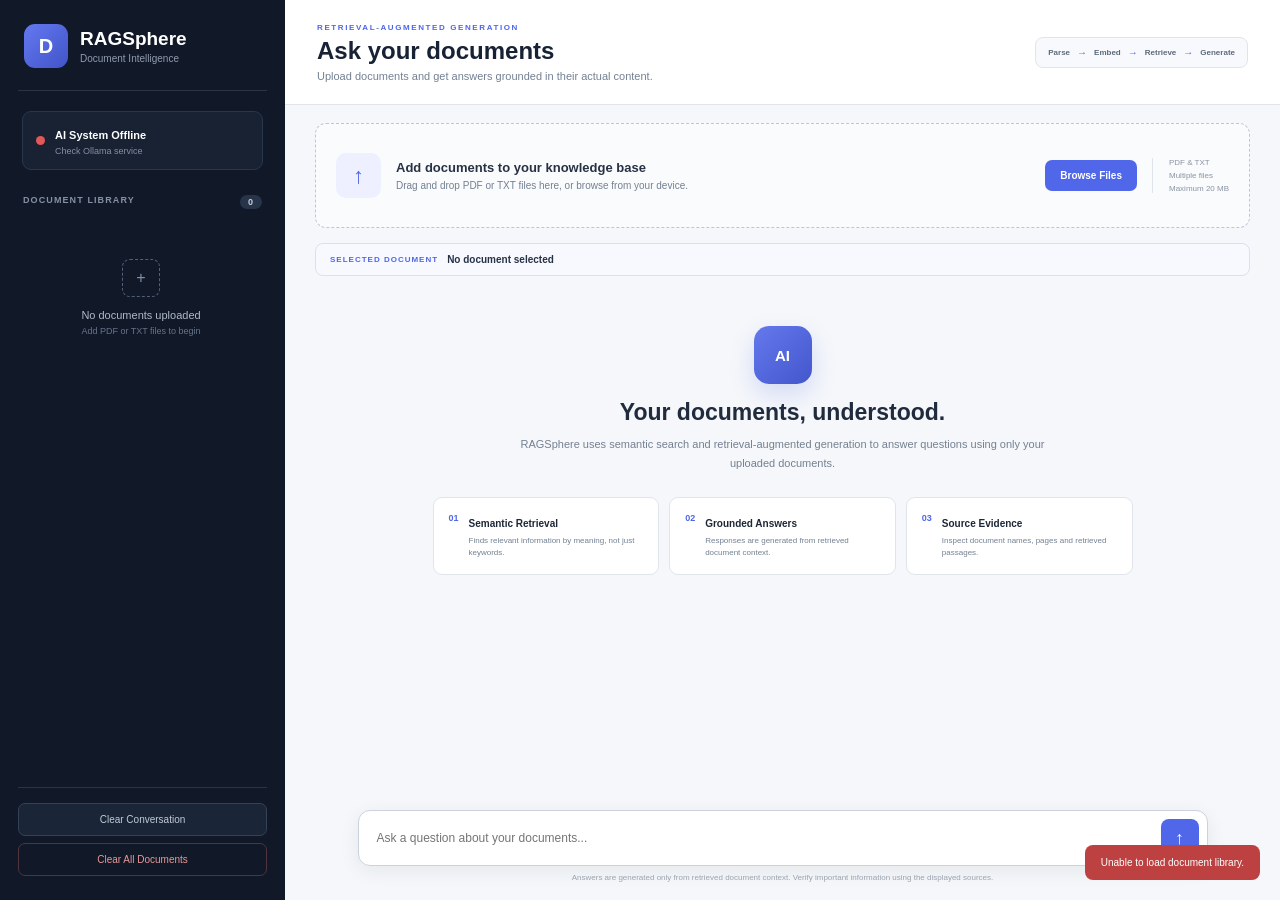
==== frontend/index.html @ 4211193f "changed static to frontend" ====
<!DOCTYPE html>
<html lang="en">

<head>
    <meta charset="UTF-8">

    <meta
        name="viewport"
        content="width=device-width, initial-scale=1.0"
    >

    <meta
        name="description"
        content="AI-powered document question answering system using RAG"
    >

    <title>RAGSphere </title>

    <link
        rel="stylesheet"
        href="/static/style.css"
    >
</head>

<body>

    <div class="app">

        <!-- SIDEBAR -->

        <aside class="sidebar">

            <div class="brand">

                <div class="brand-icon">
                    D
                </div>

                <div>
                    <h1>RAGSphere</h1>
                    <p>Document Intelligence</p>
                </div>

            </div>


            <div class="system-status">

                <span
                    id="statusDot"
                    class="status-dot"
                ></span>

                <div>
                    <strong id="systemStatus">
                        Checking AI...
                    </strong>

                    <p id="modelName">
                        Connecting to Ollama
                    </p>
                </div>

            </div>


            <div class="sidebar-section">

                <div class="section-title">

                    <span>
                        DOCUMENT LIBRARY
                    </span>

                    <span id="documentCount">
                        0
                    </span>

                </div>


                <div
                    id="documentList"
                    class="document-list"
                >

                    <div
                        id="emptyDocuments"
                        class="empty-documents"
                    >

                        <div class="empty-icon">
                            +
                        </div>

                        <p>
                            No documents uploaded
                        </p>

                        <span>
                            Add PDF or TXT files to begin
                        </span>

                    </div>

                </div>

            </div>


            <div class="sidebar-bottom">

                <button
                    class="secondary-button"
                    onclick="clearChat()"
                >
                    Clear Conversation
                </button>

                <button
                    class="danger-button"
                    onclick="clearDocuments()"
                >
                    Clear All Documents
                </button>

            </div>

        </aside>


        <!-- MAIN -->

        <main class="main">

            <header class="topbar">

                <div>

                    <p class="eyebrow">
                        RETRIEVAL-AUGMENTED GENERATION
                    </p>

                    <h2>
                        Ask your documents
                    </h2>

                    <p>
                        Upload documents and get answers grounded
                        in their actual content.
                    </p>

                </div>


                <div class="pipeline-badge">

                    <span>Parse</span>
                    <b>→</b>
                    <span>Embed</span>
                    <b>→</b>
                    <span>Retrieve</span>
                    <b>→</b>
                    <span>Generate</span>

                </div>

            </header>


            <!-- UPLOAD -->

            <section class="upload-section">

                <div
                    id="dropZone"
                    class="drop-zone"
                >

                    <input
                        type="file"
                        id="fileInput"
                        accept=".pdf,.txt"
                        multiple
                        hidden
                    >


                    <div class="upload-icon">
                        ↑
                    </div>


                    <div>

                        <h3>
                            Add documents to your knowledge base
                        </h3>

                        <p>
                            Drag and drop PDF or TXT files here,
                            or browse from your device.
                        </p>

                    </div>


                    <button
                        class="browse-button"
                        onclick="openFilePicker(event)"
                    >
                        Browse Files
                    </button>


                    <div class="upload-meta">

                        <span>PDF & TXT</span>

                        <span>Multiple files</span>

                        <span>Maximum 20 MB</span>

                    </div>

                </div>


                <div
                    id="processingPanel"
                    class="processing-panel hidden"
                >

                    <div class="loader"></div>

                    <div>

                        <strong id="processingTitle">
                            Processing documents
                        </strong>

                        <p id="processingText">
                            Parsing, chunking and generating embeddings...
                        </p>

                    </div>

                </div>

            </section>


            <!-- CHAT -->

            <section class="chat-section">

                <!-- SELECTED DOCUMENT -->
                <div
                    id="selectedDocumentBar"
                    class="selected-document-bar"
                >

                <div class="selected-document-info">

                <span class="selected-document-label">
                    SELECTED DOCUMENT
                </span>

                <strong id="selectedDocumentName">
                    No document selected
                </strong>

            </div>

        </div>


    <div
        id="chatMessages"
        class="chat-messages"
    >

                    <div
                        id="welcomeMessage"
                        class="welcome"
                    >

                        <div class="welcome-icon">
                            AI
                        </div>

                        <h2>
                            Your documents, understood.
                        </h2>

                        <p>
                            RAGSphere uses semantic search and
                            retrieval-augmented generation to answer
                            questions using only your uploaded documents.
                        </p>


                        <div class="feature-grid">

                            <div class="feature-card">

                                <span>01</span>

                                <div>
                                    <strong>
                                        Semantic Retrieval
                                    </strong>

                                    <p>
                                        Finds relevant information by meaning,
                                        not just keywords.
                                    </p>
                                </div>

                            </div>


                            <div class="feature-card">

                                <span>02</span>

                                <div>
                                    <strong>
                                        Grounded Answers
                                    </strong>

                                    <p>
                                        Responses are generated from retrieved
                                        document context.
                                    </p>
                                </div>

                            </div>


                            <div class="feature-card">

                                <span>03</span>

                                <div>
                                    <strong>
                                        Source Evidence
                                    </strong>

                                    <p>
                                        Inspect document names, pages and
                                        retrieved passages.
                                    </p>
                                </div>

                            </div>

                        </div>

                    </div>

                </div>


                <div class="input-area">

                    <div class="question-box">

                        <textarea
                            id="questionInput"
                            rows="1"
                            placeholder="Ask a question about your documents..."
                            onkeydown="handleQuestionKey(event)"
                            oninput="resizeTextarea(this)"
                        ></textarea>


                        <button
                            id="sendButton"
                            class="send-button"
                            onclick="askQuestion()"
                            title="Send question"
                        >
                            ↑
                        </button>

                    </div>


                    <p class="input-hint">

                        Answers are generated only from retrieved
                        document context. Verify important information
                        using the displayed sources.

                    </p>

                </div>

            </section>

        </main>

    </div>


    <!-- TOAST -->

    <div
        id="toast"
        class="toast"
    ></div>


    <!-- CONFIRM MODAL -->

    <div
        id="confirmModal"
        class="modal hidden"
    >

        <div class="modal-card">

            <h3 id="modalTitle">
                Confirm action
            </h3>

            <p id="modalText">
                Are you sure?
            </p>

            <div class="modal-actions">

                <button
                    class="modal-cancel"
                    onclick="closeModal()"
                >
                    Cancel
                </button>

                <button
                    id="modalConfirm"
                    class="modal-confirm"
                >
                    Confirm
                </button>

            </div>

        </div>

    </div>


    <script src="/static/script.js"></script>

</body>

</html>
---- static/style.css ----
* {
    margin: 0;
    padding: 0;
    box-sizing: border-box;
}


:root {
    --sidebar: #111827;
    --sidebar-light: #1f2937;
    --background: #f5f7fa;
    --surface: #ffffff;
    --text: #1d2736;
    --muted: #738092;
    --border: #e0e5ec;
    --primary: #4f67e8;
    --primary-dark: #3f53c7;
    --primary-soft: #eef0ff;
    --success: #27ae70;
    --danger: #d84c4c;
}


body {
    font-family:
        Inter,
        Arial,
        sans-serif;

    background-color: var(--background);
    color: var(--text);
    overflow: hidden;
}


button,
textarea,
input {
    font: inherit;
}


button {
    cursor: pointer;
}


.app {
    width: 100%;
    height: 100vh;
    display: flex;
}


/* SIDEBAR */


.sidebar {
    width: 285px;
    height: 100vh;
    flex-shrink: 0;

    background-color: var(--sidebar);
    color: white;

    display: flex;
    flex-direction: column;

    padding: 24px 18px;
}


.brand {
    display: flex;
    align-items: center;
    gap: 12px;

    padding: 0 6px 22px;
    border-bottom: 1px solid #293445;
}


.brand-icon {
    width: 44px;
    height: 44px;

    background:
        linear-gradient(
            135deg,
            #6478f0,
            #4154c9
        );

    border-radius: 11px;

    display: flex;
    justify-content: center;
    align-items: center;

    font-size: 20px;
    font-weight: bold;
}


.brand h1 {
    font-size: 19px;
}


.brand p {
    color: #8f9caf;
    font-size: 10px;
    margin-top: 3px;
}


.system-status {
    margin: 20px 4px;

    padding: 13px;

    background-color: #182233;
    border: 1px solid #29374c;

    border-radius: 9px;

    display: flex;
    align-items: center;
    gap: 10px;
}


.status-dot {
    width: 9px;
    height: 9px;

    border-radius: 50%;
    background-color: #e6a23c;

    flex-shrink: 0;
}


.status-dot.online {
    background-color: #37d083;

    box-shadow:
        0 0 0 4px
        rgba(55, 208, 131, 0.1);
}


.status-dot.offline {
    background-color: #e25757;
}


.system-status strong {
    font-size: 11px;
}


.system-status p {
    color: #8290a5;
    font-size: 9px;
    margin-top: 3px;
}


.sidebar-section {
    flex: 1;
    min-height: 0;

    display: flex;
    flex-direction: column;
}


.section-title {
    padding: 5px 5px 12px;

    color: #8491a5;

    font-size: 9px;
    font-weight: bold;
    letter-spacing: 1.1px;

    display: flex;
    justify-content: space-between;
}


.section-title span:last-child {
    background-color: #283449;
    color: #c6cfdb;

    min-width: 22px;
    padding: 2px 6px;

    border-radius: 10px;

    text-align: center;
}


.document-list {
    overflow-y: auto;
    padding-right: 3px;
}


.document-list::-webkit-scrollbar {
    width: 4px;
}


.document-list::-webkit-scrollbar-thumb {
    background-color: #354259;
    border-radius: 5px;
}


.empty-documents {
    text-align: center;
    padding: 38px 10px;
}


.empty-icon {
    width: 38px;
    height: 38px;

    margin: 0 auto 12px;

    border: 1px dashed #526078;
    border-radius: 8px;

    color: #8190a8;

    display: flex;
    justify-content: center;
    align-items: center;
}


.empty-documents p {
    color: #b0bac9;
    font-size: 11px;
}


.empty-documents span {
    display: block;

    color: #66748a;
    font-size: 9px;

    margin-top: 5px;
}


.document-card {
    padding: 12px;

    margin-bottom: 7px;

    background-color: #192436;
    border: 1px solid #29374b;

    border-radius: 8px;

    display: flex;
    align-items: flex-start;
    gap: 9px;
}


.file-type {
    width: 31px;
    height: 31px;

    flex-shrink: 0;

    background-color: #2a3850;
    color: #9cacff;

    border-radius: 6px;

    display: flex;
    justify-content: center;
    align-items: center;

    font-size: 8px;
    font-weight: bold;
}


.document-details {
    flex: 1;
    min-width: 0;
}


.document-details strong {
    display: block;

    font-size: 10px;

    white-space: nowrap;
    overflow: hidden;
    text-overflow: ellipsis;
}


.document-details p {
    color: #748299;
    font-size: 8px;

    margin-top: 5px;
}


.remove-document {
    border: none;
    background: transparent;

    color: #77859a;

    font-size: 15px;
    line-height: 1;

    padding: 2px;
}


.remove-document:hover {
    color: #ef7777;
}


.sidebar-bottom {
    border-top: 1px solid #293445;

    padding-top: 15px;

    display: flex;
    flex-direction: column;
    gap: 7px;
}


.secondary-button,
.danger-button {
    width: 100%;

    border: 1px solid #344157;
    border-radius: 7px;

    padding: 10px;

    font-size: 10px;
}


.secondary-button {
    color: #c2cad7;
    background-color: #1a2537;
}


.danger-button {
    color: #e99797;
    background-color: transparent;
    border-color: #52343d;
}


/* MAIN */


.main {
    flex: 1;
    height: 100vh;

    display: flex;
    flex-direction: column;

    min-width: 0;
}


.topbar {
    min-height: 105px;

    background-color: var(--surface);
    border-bottom: 1px solid var(--border);

    padding: 21px 32px;

    display: flex;
    justify-content: space-between;
    align-items: center;
}


.eyebrow {
    color: var(--primary);

    font-size: 8px;
    font-weight: bold;
    letter-spacing: 1.6px;
}


.topbar h2 {
    color: #182235;

    font-size: 24px;

    margin: 5px 0;
}


.topbar > div:first-child > p:last-child {
    color: var(--muted);
    font-size: 11px;
}


.pipeline-badge {
    display: flex;
    align-items: center;
    gap: 7px;

    padding: 9px 12px;

    background-color: #f8f9fc;
    border: 1px solid var(--border);

    border-radius: 8px;
}


.pipeline-badge span {
    font-size: 8px;
    font-weight: bold;

    color: #5e6979;
}


.pipeline-badge b {
    color: var(--primary);
    font-size: 10px;
}


/* UPLOAD */


.upload-section {
    padding: 18px 30px 0;
}


.drop-zone {
    min-height: 105px;

    border: 1.5px dashed #bdc6d6;
    border-radius: 11px;

    background-color: #fafbfc;

    padding: 17px 20px;

    display: flex;
    align-items: center;
    gap: 15px;

    transition: 0.2s;
}


.drop-zone.dragging {
    border-color: var(--primary);
    background-color: var(--primary-soft);
}


.upload-icon {
    width: 45px;
    height: 45px;

    flex-shrink: 0;

    background-color: var(--primary-soft);
    color: var(--primary);

    border-radius: 10px;

    display: flex;
    justify-content: center;
    align-items: center;

    font-size: 22px;
}


.drop-zone > div:nth-child(3) {
    flex: 1;
}


.drop-zone h3 {
    color: #273244;
    font-size: 13px;
}


.drop-zone p {
    color: var(--muted);
    font-size: 10px;

    margin-top: 5px;
}


.browse-button {
    border: none;
    border-radius: 7px;

    background-color: var(--primary);
    color: white;

    padding: 10px 15px;

    font-size: 10px;
    font-weight: bold;
}


.browse-button:hover {
    background-color: var(--primary-dark);
}


.upload-meta {
    display: flex;
    flex-direction: column;
    gap: 4px;

    border-left: 1px solid var(--border);
    padding-left: 16px;
}


.upload-meta span {
    color: #8a94a3;
    font-size: 8px;
}


.processing-panel {
    margin-top: 10px;

    padding: 13px 17px;

    background-color: #f0f2ff;
    border: 1px solid #d9defd;

    border-radius: 8px;

    display: flex;
    align-items: center;
    gap: 12px;
}


.processing-panel strong {
    color: #3d4fba;
    font-size: 10px;
}


.processing-panel p {
    color: #7d86b3;
    font-size: 9px;

    margin-top: 3px;
}


.loader {
    width: 21px;
    height: 21px;

    border: 3px solid #cfd5fb;
    border-top-color: var(--primary);

    border-radius: 50%;

    animation: spin 0.8s linear infinite;
}


@keyframes spin {

    to {
        transform: rotate(360deg);
    }
}


/* CHAT */


.chat-section {
    flex: 1;
    min-height: 0;

    margin-top: 15px;

    display: flex;
    flex-direction: column;
}


.chat-messages {
    flex: 1;
    overflow-y: auto;

    padding: 15px 30px 25px;

    scroll-behavior: smooth;
}


.welcome {
    max-width: 700px;

    margin: 35px auto;

    text-align: center;
}


.welcome-icon {
    width: 58px;
    height: 58px;

    margin: 0 auto 15px;

    background:
        linear-gradient(
            135deg,
            #6579ed,
            #4356cc
        );

    color: white;

    border-radius: 15px;

    display: flex;
    justify-content: center;
    align-items: center;

    font-size: 15px;
    font-weight: bold;

    box-shadow:
        0 10px 25px
        rgba(79, 103, 232, 0.2);
}


.welcome h2 {
    color: #202b3d;
    font-size: 23px;
}


.welcome > p {
    max-width: 570px;

    margin: 9px auto 25px;

    color: var(--muted);
    font-size: 11px;
    line-height: 1.7;
}


.feature-grid {
    display: grid;
    grid-template-columns: repeat(3, 1fr);

    gap: 10px;

    text-align: left;
}


.feature-card {
    padding: 15px;

    background-color: white;
    border: 1px solid var(--border);

    border-radius: 9px;

    display: flex;
    gap: 10px;
}


.feature-card > span {
    color: var(--primary);

    font-size: 9px;
    font-weight: bold;
}


.feature-card strong {
    font-size: 10px;
}


.feature-card p {
    color: var(--muted);

    font-size: 8px;
    line-height: 1.5;

    margin-top: 4px;
}


/* MESSAGES */


.message {
    max-width: 850px;

    margin: 0 auto 22px;
}


.user-message {
    display: flex;
    justify-content: flex-end;
}


.user-bubble {
    max-width: 70%;

    padding: 12px 15px;

    background-color: var(--primary);
    color: white;

    border-radius: 13px 13px 3px 13px;

    font-size: 12px;
    line-height: 1.6;
}


.assistant-message {
    display: flex;
    gap: 11px;
    align-items: flex-start;
}


.ai-avatar {
    width: 32px;
    height: 32px;

    flex-shrink: 0;

    background-color: var(--sidebar);
    color: white;

    border-radius: 8px;

    display: flex;
    justify-content: center;
    align-items: center;

    font-size: 8px;
    font-weight: bold;
}


.answer-content {
    flex: 1;
    min-width: 0;
}


.answer-box {
    background-color: white;
    border: 1px solid var(--border);

    border-radius: 4px 12px 12px 12px;

    padding: 16px;

    font-size: 12px;
    line-height: 1.75;

    white-space: pre-wrap;
}


.sources-section {
    margin-top: 9px;
}


.sources-toggle {
    border: none;

    background-color: transparent;
    color: var(--primary);

    padding: 4px 0;

    font-size: 9px;
    font-weight: bold;
}


.sources-list {
    margin-top: 7px;

    display: grid;
    gap: 7px;
}


.source-card {
    background-color: #f8f9fc;
    border: 1px solid var(--border);

    border-radius: 7px;

    padding: 11px;
}


.source-header {
    display: flex;
    justify-content: space-between;
    gap: 10px;
}


.source-header strong {
    font-size: 9px;
}


.source-header span {
    color: var(--primary);
    font-size: 8px;
}


.source-card p {
    color: #687487;

    font-size: 9px;
    line-height: 1.6;

    margin-top: 6px;
}


.thinking-box {
    display: flex;
    align-items: center;
    gap: 8px;

    padding: 13px 15px;

    background-color: white;
    border: 1px solid var(--border);

    border-radius: 4px 12px 12px 12px;

    color: var(--muted);
    font-size: 10px;
}


.thinking-dots {
    display: flex;
    gap: 3px;
}


.thinking-dots span {
    width: 5px;
    height: 5px;

    background-color: var(--primary);
    border-radius: 50%;

    animation: pulse 1.2s infinite;
}


.thinking-dots span:nth-child(2) {
    animation-delay: 0.2s;
}


.thinking-dots span:nth-child(3) {
    animation-delay: 0.4s;
}


@keyframes pulse {

    0%,
    100% {
        opacity: 0.25;
    }

    50% {
        opacity: 1;
    }
}


/* INPUT */


.input-area {
    padding: 13px 30px 18px;

    background:
        linear-gradient(
            to top,
            var(--background) 80%,
            transparent
        );
}


.question-box {
    max-width: 850px;

    margin: auto;

    background-color: white;

    border: 1px solid #ccd3df;
    border-radius: 12px;

    padding: 8px 8px 8px 14px;

    display: flex;
    align-items: flex-end;

    box-shadow:
        0 5px 20px
        rgba(25, 36, 55, 0.07);
}


.question-box:focus-within {
    border-color: var(--primary);

    box-shadow:
        0 0 0 3px
        rgba(79, 103, 232, 0.08);
}


textarea {
    flex: 1;

    border: none;
    outline: none;
    resize: none;

    min-height: 37px;
    max-height: 120px;

    padding: 9px 4px;

    color: var(--text);
    background: transparent;

    font-size: 12px;
    line-height: 1.5;
}


.send-button {
    width: 38px;
    height: 38px;

    flex-shrink: 0;

    border: none;
    border-radius: 8px;

    background-color: var(--primary);
    color: white;

    font-size: 18px;
}


.send-button:disabled {
    opacity: 0.5;
    cursor: not-allowed;
}


.input-hint {
    max-width: 850px;

    margin: 7px auto 0;

    text-align: center;

    color: #9aa3b0;
    font-size: 8px;
}


/* TOAST */


.toast {
    position: fixed;

    right: 20px;
    bottom: 20px;

    max-width: 350px;

    padding: 12px 16px;

    border-radius: 8px;

    background-color: #263245;
    color: white;

    font-size: 10px;

    opacity: 0;
    pointer-events: none;

    transform: translateY(15px);

    transition: 0.25s;

    z-index: 2000;
}


.toast.show {
    opacity: 1;
    transform: translateY(0);
}


.toast.error {
    background-color: #bd4141;
}


.toast.success {
    background-color: #238b5b;
}


/* MODAL */


.modal {
    position: fixed;
    inset: 0;

    background-color:
        rgba(14, 22, 35, 0.55);

    display: flex;
    justify-content: center;
    align-items: center;

    z-index: 1500;
}


.modal-card {
    width: 90%;
    max-width: 390px;

    background-color: white;

    border-radius: 12px;

    padding: 25px;

    box-shadow:
        0 20px 50px
        rgba(0, 0, 0, 0.2);
}


.modal-card h3 {
    font-size: 17px;
}


.modal-card p {
    color: var(--muted);

    font-size: 11px;
    line-height: 1.6;

    margin: 9px 0 20px;
}


.modal-actions {
    display: flex;
    justify-content: flex-end;
    gap: 8px;
}


.modal-cancel,
.modal-confirm {
    border-radius: 6px;

    padding: 9px 14px;

    font-size: 10px;
}


.modal-cancel {
    border: 1px solid var(--border);
    background-color: white;
}


.modal-confirm {
    border: none;
    background-color: var(--danger);
    color: white;
}


.hidden {
    display: none !important;
}


/* RESPONSIVE */


@media screen and (max-width: 900px) {

    .sidebar {
        width: 230px;
    }

    .pipeline-badge {
        display: none;
    }

    .feature-grid {
        grid-template-columns: 1fr;
    }

    .upload-meta {
        display: none;
    }
}


@media screen and (max-width: 650px) {

    body {
        overflow: auto;
    }

    .app {
        height: auto;
        min-height: 100vh;
    }

    .sidebar {
        display: none;
    }

    .main {
        height: 100vh;
    }

    .topbar {
        padding: 18px;
    }

    .upload-section {
        padding: 13px 15px 0;
    }

    .drop-zone {
        flex-direction: column;
        text-align: center;
    }

    .chat-messages {
        padding-left: 15px;
        padding-right: 15px;
    }

    .input-area {
        padding-left: 15px;
        padding-right: 15px;
    }

    .user-bubble {
        max-width: 88%;
    }
}

/* SELECTED DOCUMENT */

.selected-document-bar {
    margin: 0 30px;
    padding: 10px 14px;
    background-color: #f8f9ff;
    border: 1px solid #d9defd;
    border-radius: 8px;
    display: flex;
    align-items: center;
}

.selected-document-info {
    display: flex;
    align-items: center;
    gap: 9px;
    min-width: 0;
}

.selected-document-label {
    color: var(--primary);
    font-size: 8px;
    font-weight: bold;
    letter-spacing: 1px;
    white-space: nowrap;
}

#selectedDocumentName {
    color: #273244;
    font-size: 10px;
    overflow: hidden;
    text-overflow: ellipsis;
    white-space: nowrap;
}

/* SELECTED DOCUMENT CARD */

.document-card {
    cursor: pointer;
    transition: background-color 0.15s, border-color 0.15s, transform 0.15s;
}

.document-card:hover {
    background-color: #202d42;
    border-color: #3b4d69;
}

.document-card.selected {
    background-color: #202d42;
    border-color: var(--primary);
    box-shadow: inset 3px 0 0 var(--primary);
}

.document-card.selected .file-type {
    background-color: #34468a;
    color: #c8d0ff;
}

.document-card.selected .document-details strong {
    color: #ffffff;
}

/* RESPONSIVE SELECTED DOCUMENT */

@media screen and (max-width: 650px) {
    .selected-document-bar {
        margin: 0 15px;
    }

    .selected-document-info {
        flex-direction: column;
        align-items: flex-start;
        gap: 3px;
    }

    #selectedDocumentName {
        max-width: 100%;
    }
}
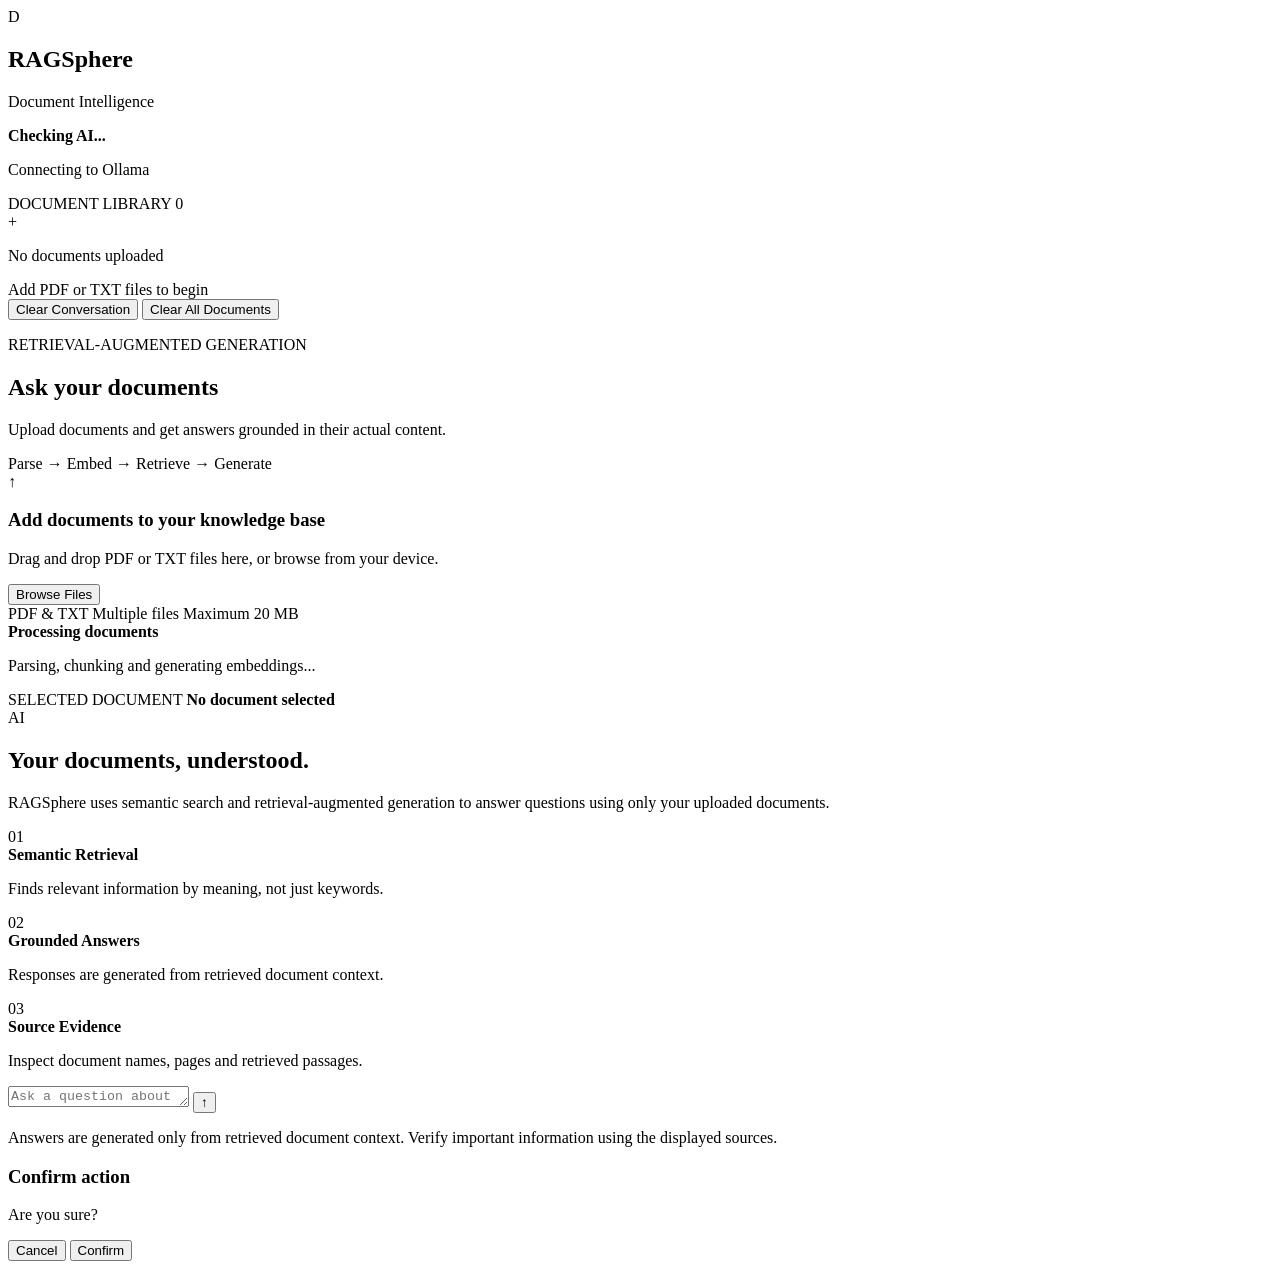
==== commit e0152ea2: "clean working structure" ====
--- a/frontend/index.html
+++ b/frontend/index.html
@@ -18,7 +18,7 @@
 
     <link
         rel="stylesheet"
-        href="/static/style.css"
+        href="/style.css"
     >
 </head>
 
@@ -452,7 +452,7 @@
     </div>
 
 
-    <script src="/static/script.js"></script>
+    <script src="/script.js"></script>
 
 </body>
 
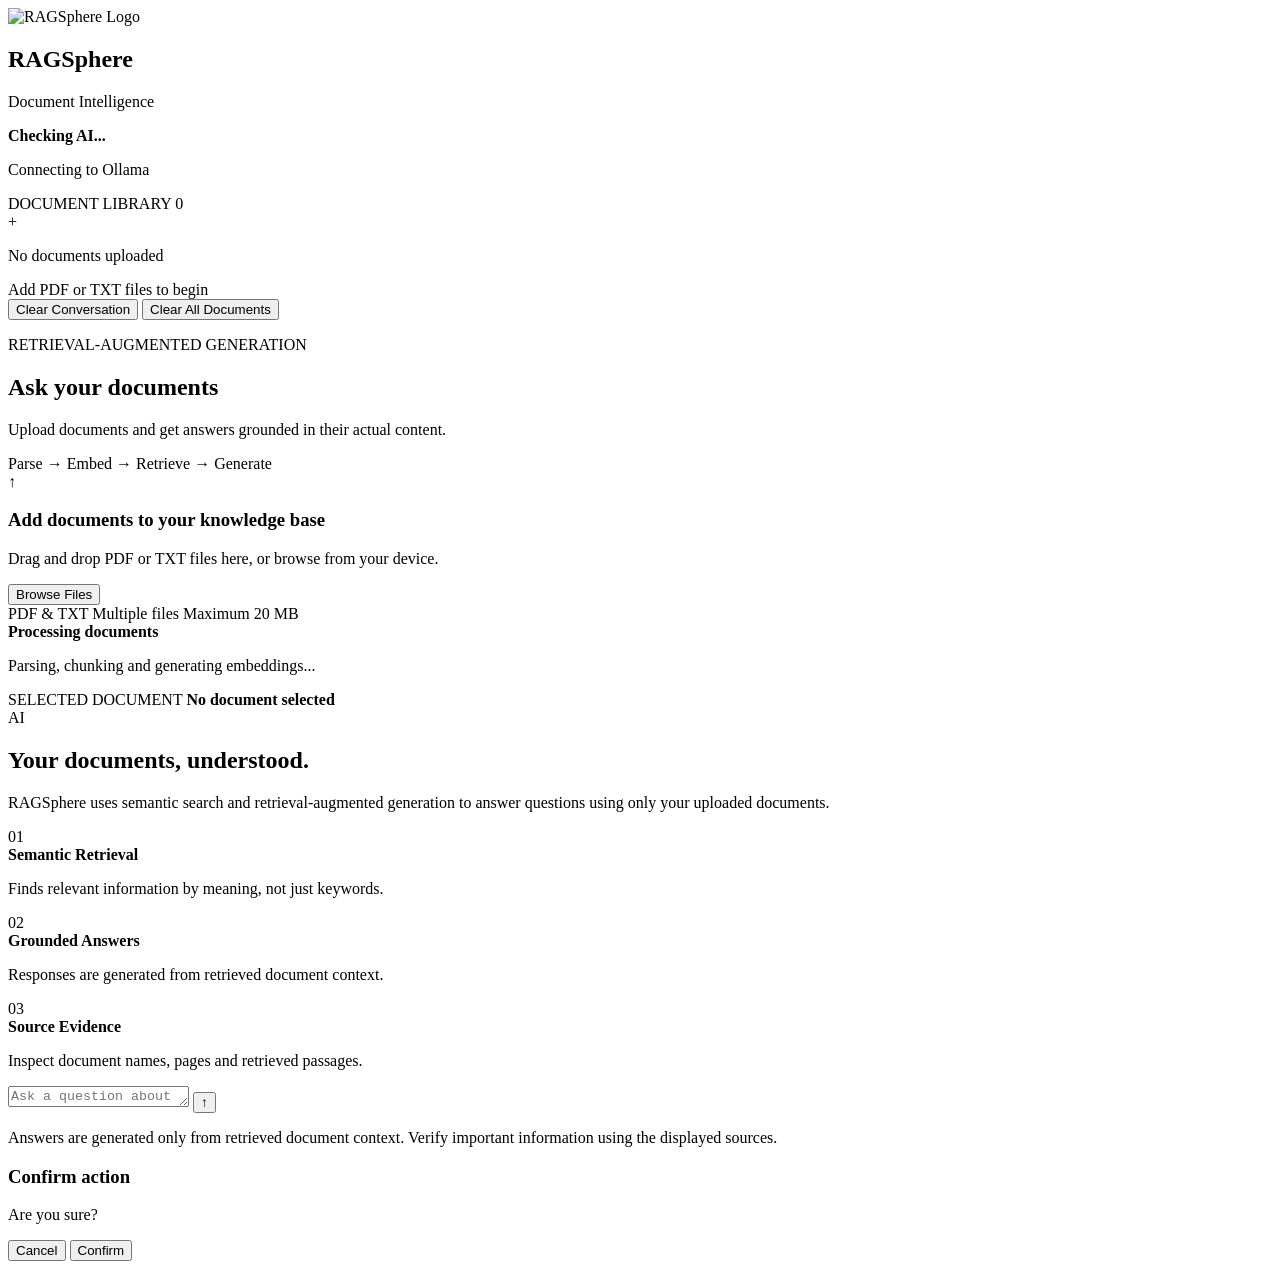
==== commit 984b1545: "edit logo" ====
--- a/frontend/index.html
+++ b/frontend/index.html
@@ -33,7 +33,7 @@
             <div class="brand">
 
                 <div class="brand-icon">
-                    D
+                    <img src="/logo.png" alt="RAGSphere Logo" height="40" width="40">
                 </div>
 
                 <div>
